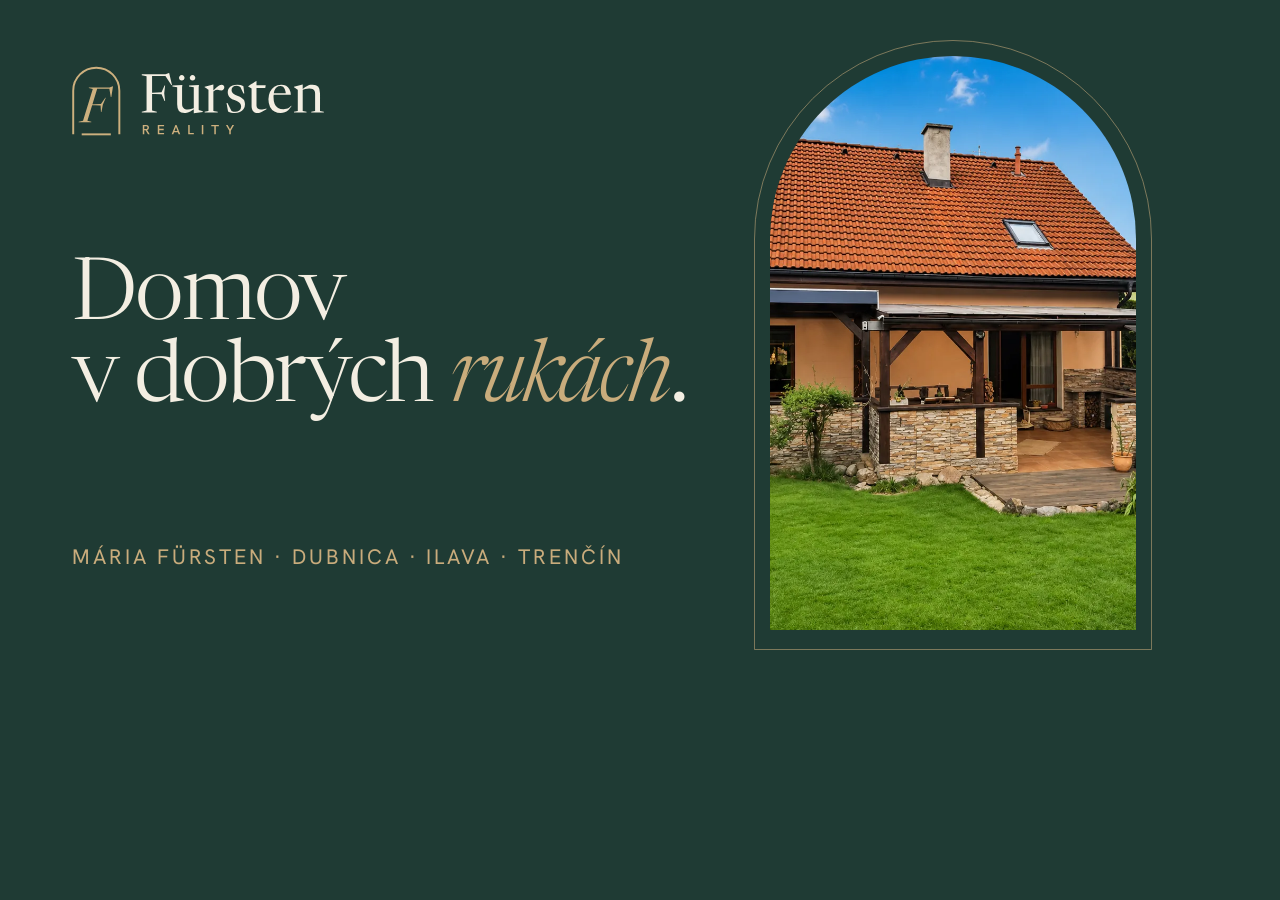
==== _build/tools/og.html @ e2ffd604 "Fürsten Reality – web maklérky Márie Fürsten (návrh) Statický web generovaný z _data/*.json (_build/" ====
<!doctype html><html><head><meta charset="utf-8">
<link href="https://fonts.googleapis.com/css2?family=Newsreader:ital,opsz,wght@0,6..72,300..500;1,6..72,300..500&family=Hanken+Grotesk:wght@400..650&display=swap" rel="stylesheet">
<style>body{margin:0;width:1200px;height:630px;background:#1F3B34;color:#F3EEE2;font-family:'Hanken Grotesk';display:grid;grid-template-columns:1fr 430px;overflow:hidden;position:relative}
.l{padding:64px 0 60px 72px;display:flex;flex-direction:column;justify-content:space-between}
.l img{height:74px;width:auto;align-self:flex-start}
h1{font-family:Newsreader;font-weight:340;font-size:86px;line-height:.95;letter-spacing:-.03em;margin:0}
h1 em{color:#C9AC7C;font-weight:320}
p{margin:0;font-size:21px;letter-spacing:.14em;text-transform:uppercase;color:#C9AC7C}
.r{position:relative;padding:56px 64px 0 0}
.a{width:100%;height:100%;border-radius:999px 999px 0 0;overflow:hidden}
.a img{width:100%;height:100%;object-fit:cover}
.r:before{content:'';position:absolute;inset:40px 48px -20px -16px;border:1.5px solid #C9AC7C;border-radius:999px 999px 0 0;opacity:.55}
</style></head><body>
<div class="l"><img src="../../img/site/logo-light.svg"><h1>Domov<br>v dobrých <em>rukách</em>.</h1><p>Mária Fürsten · Dubnica · Ilava · Trenčín</p></div>
<div class="r"><div class="a"><img src="../../img/nem/rodinny-dom-mikusovce/01.webp"></div></div>
</body></html>
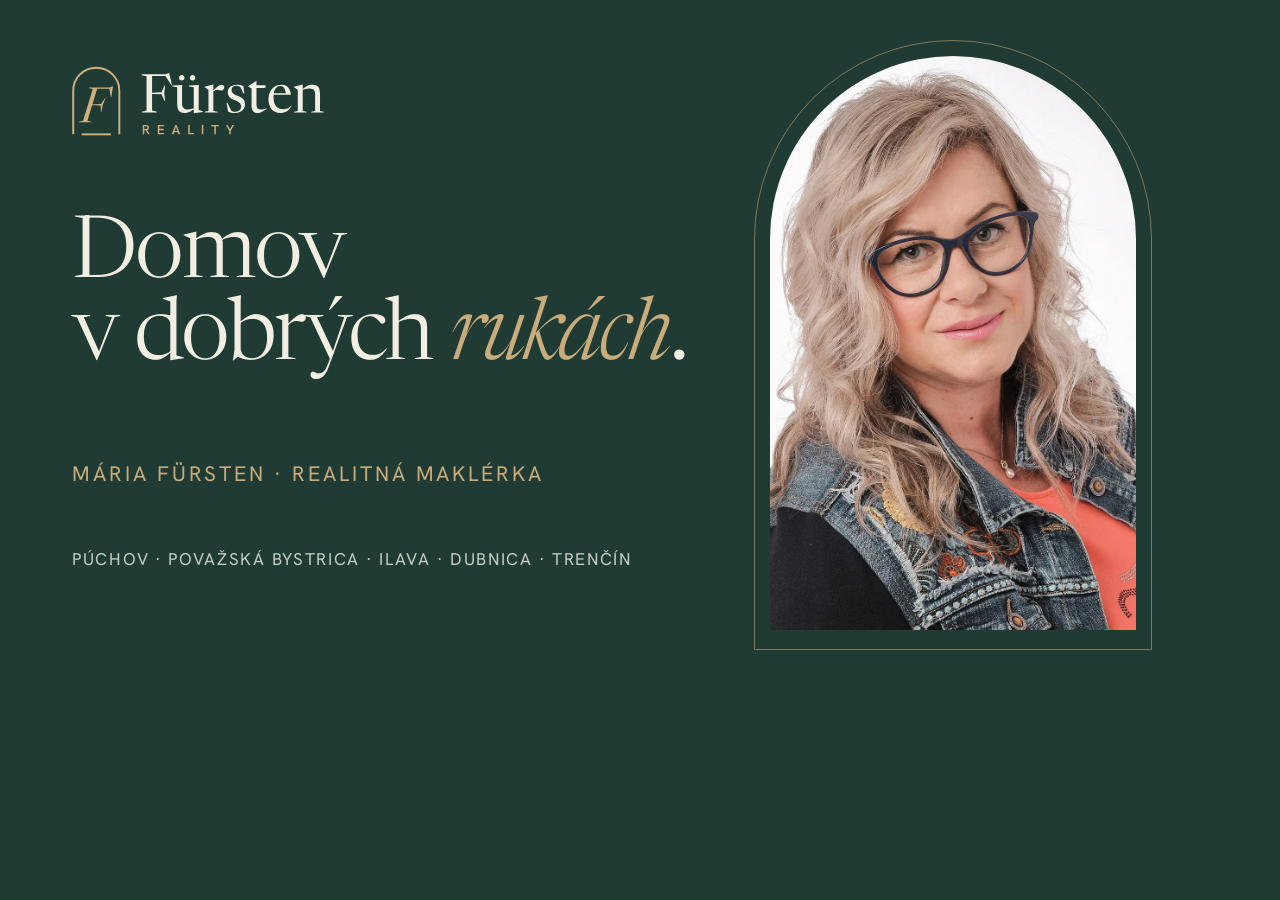
==== commit 1cb90cd0: "Podklady od M. Fürsten: fotka, pôsobnosť Púchov – Trenčín, O mne, údaje o podnikaní, logo - pôsobnos" ====
--- a/_build/tools/og.html
+++ b/_build/tools/og.html
@@ -5,12 +5,13 @@
 .l img{height:74px;width:auto;align-self:flex-start}
 h1{font-family:Newsreader;font-weight:340;font-size:86px;line-height:.95;letter-spacing:-.03em;margin:0}
 h1 em{color:#C9AC7C;font-weight:320}
+p.s{font-size:17px;color:#C3CEC8;letter-spacing:.1em;margin-top:-18px}
 p{margin:0;font-size:21px;letter-spacing:.14em;text-transform:uppercase;color:#C9AC7C}
 .r{position:relative;padding:56px 64px 0 0}
 .a{width:100%;height:100%;border-radius:999px 999px 0 0;overflow:hidden}
 .a img{width:100%;height:100%;object-fit:cover}
 .r:before{content:'';position:absolute;inset:40px 48px -20px -16px;border:1.5px solid #C9AC7C;border-radius:999px 999px 0 0;opacity:.55}
 </style></head><body>
-<div class="l"><img src="../../img/site/logo-light.svg"><h1>Domov<br>v dobrých <em>rukách</em>.</h1><p>Mária Fürsten · Dubnica · Ilava · Trenčín</p></div>
-<div class="r"><div class="a"><img src="../../img/nem/rodinny-dom-mikusovce/01.webp"></div></div>
+<div class="l"><img src="../../img/site/logo-light.svg"><h1>Domov<br>v dobrých <em>rukách</em>.</h1><p>Mária Fürsten · realitná maklérka</p><p class="s">Púchov · Považská Bystrica · Ilava · Dubnica · Trenčín</p></div>
+<div class="r"><div class="a"><img src="../../img/site/maria-fursten.webp" style="object-position:50% 20%"></div></div>
 </body></html>
